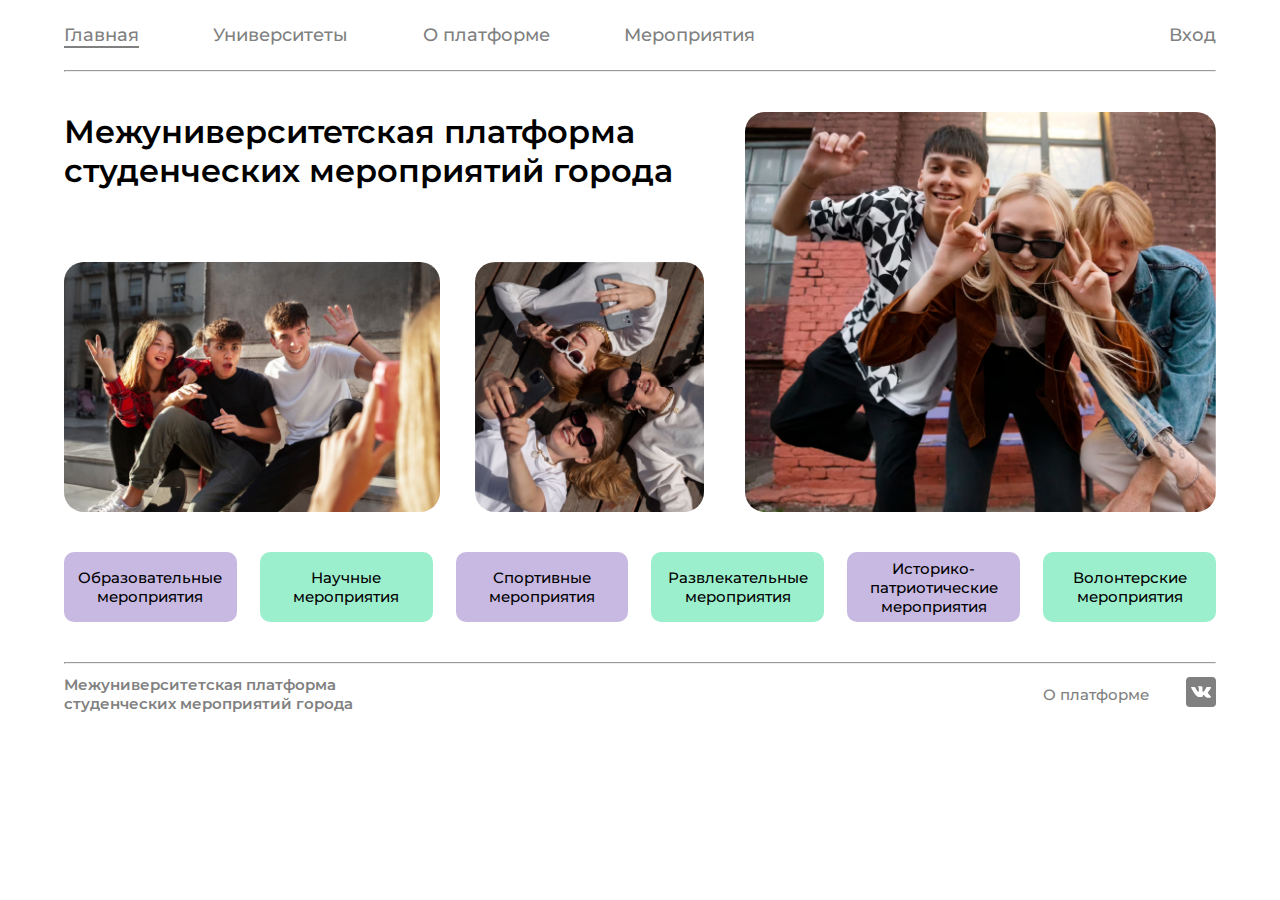
==== index.html @ 9f1332c1 "Add files via upload" ====
<!DOCTYPE html>
<html lang="ru">
<head>
    <meta charset="UTF-8">
    <meta http-equiv="X-UA-Compatible" content="IE=edge">
    <meta name="viewport" content="width=device-width, initial-scale=1.0">
    <link rel="stylesheet" href="css/main.css">
    <title>Document</title>
</head>
<body>
    <header>
        <div class="container">
            <div class="header">
                <div class="header__items">
                    <a class="header__items__item" href="index.html">Главная</a>
                    <a class="header__items__item" href="html/university.html">Университеты</a>
                    <a class="header__items__item" href="html/about.html">О платформе</a>
                    <a class="header__items__item" href="html/events.html">Мероприятия</a>
                </div>
                <div class="header__logIn">
                    <img class="header__logIn__user" src="" alt="">
                    <span class="header__logIn__username"></span>
                    <div class="logOut">Выйти</div>
                
                </div>
                <div class="header__logIn__btn">Вход</div>
            </div>
            <hr>
        </div>
    </header>
    <section>
        <div class="container">
            <div class="about">
                <div class="about__img">
                    <div class="about__img__left">
                        <h1>Межуниверситетская платформа студенческих мероприятий города</h1>
                        <div class="about__img__left__items">
                            <img src="img/mainImg1.png" alt="">
                            <img src="img/mainImg2.png" alt="">
                        </div>
                    </div>
                    <img class="about__img__item" src="img/mainImg3.png" alt="">
                </div>
                <div class="about__text">
                    <div class="about__text__item purple">
                        Образовательные мероприятия
                    </div>
                    <div class="about__text__item green">
                        Научные мероприятия
                    </div>
                    <div class="about__text__item purple">
                        Спортивные мероприятия
                    </div>
                    <div class="about__text__item green">
                        Развлекательные мероприятия
                    </div>
                    <div class="about__text__item purple">
                        Историко-патриотические мероприятия
                    </div>
                    <div class="about__text__item green">
                        Волонтерские мероприятия
                    </div>
                </div>
            </div>
        </div>
    </section>
    <footer>
        <div class="container">
            <div class="footer">
                <hr>
                <div class="footer__items">
                    <div class="footer__items__title">Межуниверситетская платформа студенческих мероприятий города</div>
                    <div class="footer__items__links">
                        <a class="footer__items__links__text" href="/html/about.html">
                            О платформе
                        </a>
                        <a href="#"><img class="footer__items__links__img" src="img/vk.svg" alt=""></a>
                    </div>
                </div>
            </div>
        </div>
    </footer>
    <div class="modal">
        <div class="modal__form">
            <img class="modal__form__close" src="img/close.png" alt="">
            <div class="modal__form__header">
                <div class="modal__form__header__item">
                    Студент
                </div>
                <div class="modal__form__header__item">
                    Организатор
                </div> 
            </div>      
            <h2 class="modal__form__title">Студенту</h2>
            <div class="modal__form__input">
                <span>Ваше имя:</span>
                <input class="name" type="text" placeholder="Имя">
                <span>Ваш пароль:</span>
                <input class="password" type="text" placeholder="Пароль">
            </div>
            <button class="modal__form__btn">Войти</button>
        </div>
    </div>
    <script src="js/script.js"></script>
</body>
</html>
---- css/main.css ----
@import url("https://fonts.googleapis.com/css2?family=Montserrat:wght@400;500;600&display=swap");
* {
  padding: 0;
  margin: 0;
}

.container {
  display: block;
  width: 90%;
  margin: 0 auto;
}

.header {
  display: flex;
  justify-content: space-between;
  align-items: center;
  width: 100%;
  height: 70px;
}
.header__items {
  display: flex;
  justify-content: space-between;
  width: 60%;
}
.header__items__item {
  font-family: "Montserrat";
  font-size: 18px;
  font-style: normal;
  font-weight: 500;
  color: grey;
  text-decoration: none;
  position: relative;
}
.header__items__item::after {
  display: block;
  position: absolute;
  width: 0;
  height: 2px;
  background-color: gray;
  content: "";
  transition: width 0.3s ease-out;
}
.header__items__item:hover:after, .header__items__item:focus:after {
  width: 100%;
}
.header__items__item:first-child:after, .header__items__item:first-child:after {
  width: 100%;
}
.header__logIn {
  display: flex;
  align-items: center;
  position: relative;
  cursor: pointer;
}
.header__logIn__btn {
  font-family: "Montserrat";
  font-style: normal;
  font-weight: 500;
  font-size: 18px;
  display: block;
  color: grey;
  cursor: pointer;
}
.header__logIn__user {
  border-radius: 100%;
  height: 50px;
  margin-right: 30px;
}
.header__logIn__username {
  font-family: "Montserrat";
  font-style: normal;
  font-weight: 500;
  font-size: 18px;
  display: block;
  color: grey;
}
.header__logIn:hover .logOut {
  display: flex;
}

.about {
  margin-top: 40px;
}
.about__img {
  display: flex;
  justify-content: space-between;
  width: 100%;
}
.about__img__left {
  display: flex;
  flex-direction: column;
  justify-content: space-between;
  width: 50vw;
}
.about__img__left__items {
  display: flex;
  justify-content: space-between;
}
.about__img__left__items img {
  height: 250px;
  border-radius: 20px;
}
.about__img__item {
  display: block;
  height: 400px;
  border-radius: 20px;
}
.about__text {
  display: flex;
  justify-content: space-between;
  width: 100%;
  margin-top: 40px;
}
.about__text__item {
  font-family: "Montserrat";
  font-style: normal;
  font-weight: 500;
  font-size: 15px;
  display: flex;
  justify-content: center;
  align-items: center;
  text-align: center;
  border-radius: 10px;
  height: 70px;
  width: 15%;
}

h1 {
  font-family: "Montserrat";
  font-style: normal;
  font-weight: 600;
  font-size: 32px;
}

.purple {
  background-color: rgb(199, 185, 226);
}

.green {
  background-color: rgb(156, 239, 205);
}

.footer {
  margin-top: 40px;
  width: 100%;
}
.footer__items {
  width: 100%;
  height: 60px;
  display: flex;
  justify-content: space-between;
  align-items: center;
}
.footer__items__title {
  font-family: "Montserrat";
  font-style: normal;
  font-weight: 600;
  font-size: 15px;
  width: 30%;
  color: gray;
}
.footer__items__links {
  display: flex;
  justify-content: space-between;
  align-items: center;
  width: 15%;
}
.footer__items__links__text {
  font-family: "Montserrat";
  font-style: normal;
  font-weight: 500;
  font-size: 15px;
  color: gray;
  text-decoration: none;
  cursor: pointer;
}
.footer__items__links__img {
  height: 30px;
}

.modal {
  display: none;
  position: fixed;
  right: 0;
  top: 0;
  width: 100%;
  height: 100%;
  background-color: rgba(0, 0, 0, 0.3);
}
.modal__form {
  height: 62vh;
  position: fixed;
  width: 40vw;
  background-color: #fff;
  top: 19vh;
  left: 30vw;
  border-radius: 20px;
}
.modal__form__header {
  display: flex;
  height: 50px;
  width: 80%;
  border: 1px solid gray;
  margin: 0 auto;
  align-items: center;
  margin-top: 10px;
  border-radius: 10px;
}
.modal__form__header__item {
  width: 50%;
  height: 100%;
  display: flex;
  justify-content: center;
  align-items: center;
  font-family: "Montserrat";
  font-style: normal;
  font-weight: 500;
  font-size: 17px;
  color: gray;
  cursor: pointer;
}
.modal__form__header__item:first-child {
  border-right: 1px solid gray;
}
.modal__form__header__item.activeleft {
  background-color: rgb(156, 239, 205);
  color: black;
  border-radius: 10px 0 0 10px;
}
.modal__form__header__item.activeright {
  background-color: rgb(156, 239, 205);
  color: black;
  border-radius: 0 10px 10px 0;
}
.modal__form__close {
  width: 20px;
  position: absolute;
  top: 10px;
  right: 10px;
  cursor: pointer;
}
.modal__form__input {
  display: flex;
  flex-direction: column;
  width: 80%;
  margin: 0 auto;
}
.modal__form__input input {
  width: 100%;
  margin: 0 auto;
  border-radius: 5px;
  padding: 5px;
  font-family: "Montserrat";
  font-style: normal;
  font-weight: 400;
  font-size: 20px;
  border: 1px solid gray;
  margin-bottom: 10px;
}
.modal__form__input span {
  font-family: "Montserrat";
  font-style: normal;
  font-weight: 600;
  font-size: 20px;
  margin-bottom: 10px;
}
.modal__form__input span:first-child {
  margin-top: 50px;
}
.modal__form__btn {
  display: block;
  font-family: "Montserrat";
  font-style: normal;
  font-weight: 600;
  font-size: 25px;
  margin: 30px auto 0 auto;
  border-radius: 10px;
  background-color: rgb(156, 239, 205);
  border: none;
  padding: 10px 20px 10px 20px;
  cursor: pointer;
}

h2 {
  font-family: "Montserrat";
  font-style: normal;
  font-weight: 600;
  font-size: 25px;
  text-align: center;
  margin-top: 30px;
}

.logOut {
  display: none;
  position: absolute;
  height: 50px;
  width: 100%;
  background-color: white;
  border: 1px solid gray;
  top: 100%;
  color: gray;
  align-items: center;
  justify-content: center;
  font-family: "Montserrat";
  font-style: normal;
  font-weight: 600;
  font-size: 20px;
  border-radius: 2px 2px 10px 10px;
  cursor: pointer;
}/*# sourceMappingURL=main.css.map */
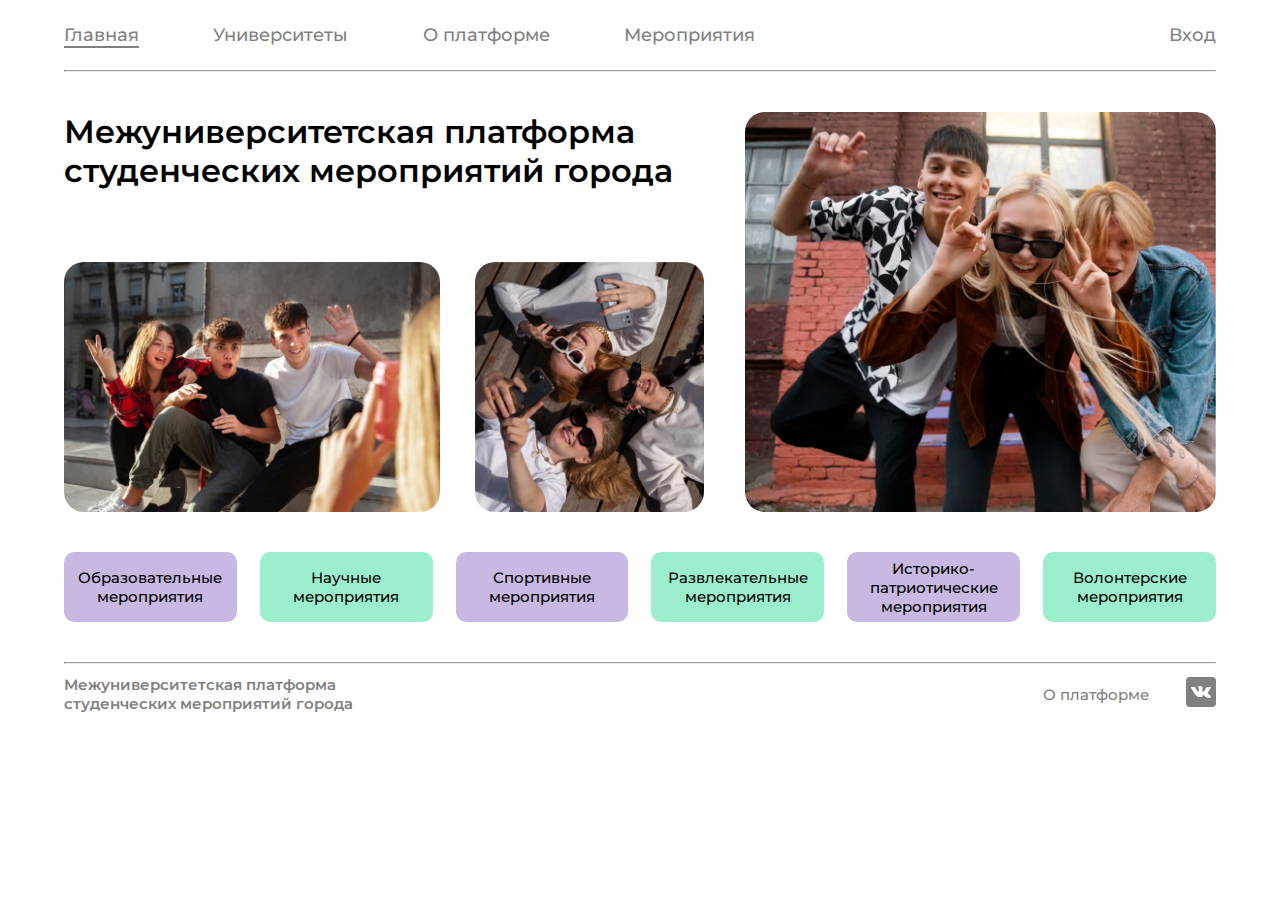
==== commit beb133c9: "Add files via upload" ====
--- a/index.html
+++ b/index.html
@@ -96,11 +96,14 @@
                 <span>Ваше имя:</span>
                 <input class="name" type="text" placeholder="Имя">
                 <span>Ваш пароль:</span>
-                <input class="password" type="text" placeholder="Пароль">
+                <input type="password" class="password" type="text" placeholder="Пароль">
             </div>
             <button class="modal__form__btn">Войти</button>
         </div>
     </div>
+    <div class="error">
+        Неправильный логин или пароль
+    </div>
     <script src="js/script.js"></script>
 </body>
 </html>--- a/css/main.css
+++ b/css/main.css
@@ -307,4 +307,23 @@
   font-size: 20px;
   border-radius: 2px 2px 10px 10px;
   cursor: pointer;
+}
+
+.error {
+  display: none;
+  position: absolute;
+  align-items: center;
+  justify-content: center;
+  border-radius: 10px;
+  left: calc(50% - 200px);
+  width: 400px;
+  height: 40px;
+  background-color: #f35c5c;
+  color: rgb(69, 67, 67);
+  padding: 10px;
+  top: 20%;
+  font-family: "Montserrat";
+  font-style: normal;
+  font-weight: 600;
+  font-size: 18px;
 }/*# sourceMappingURL=main.css.map */